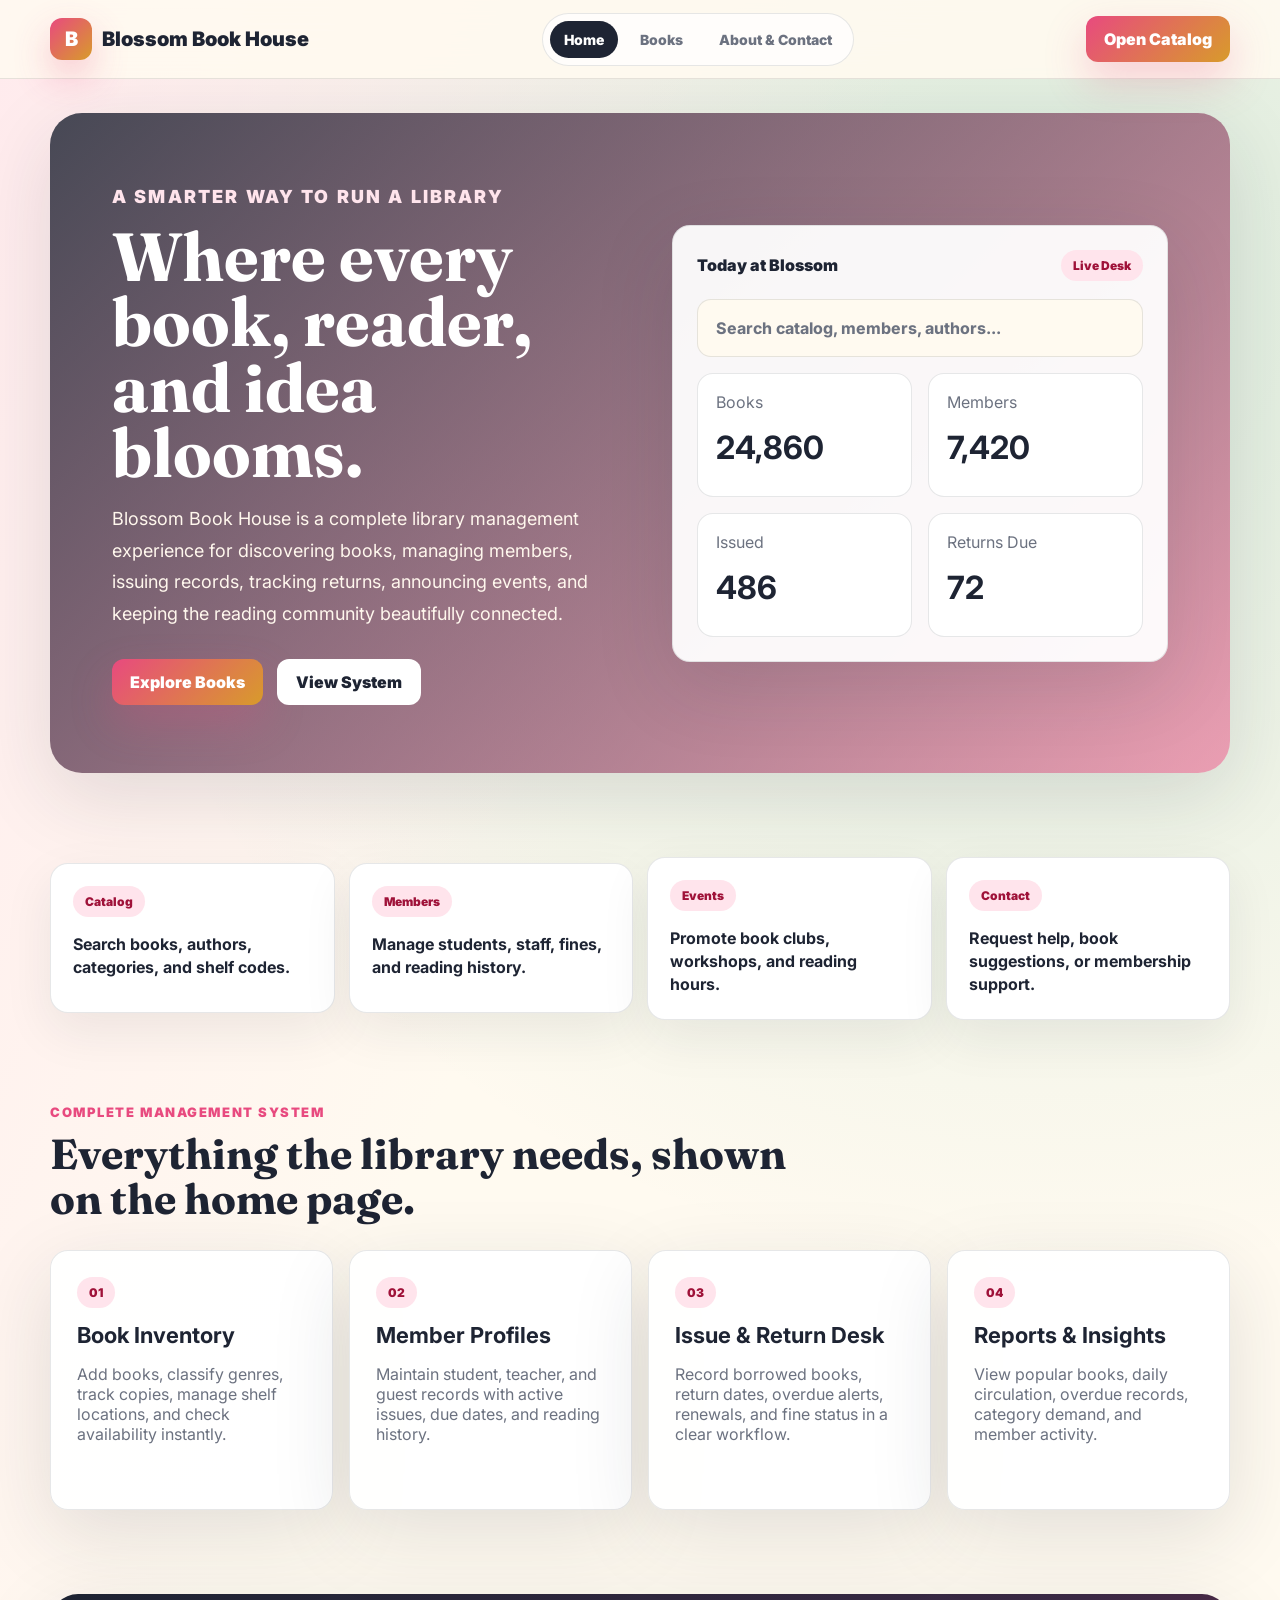
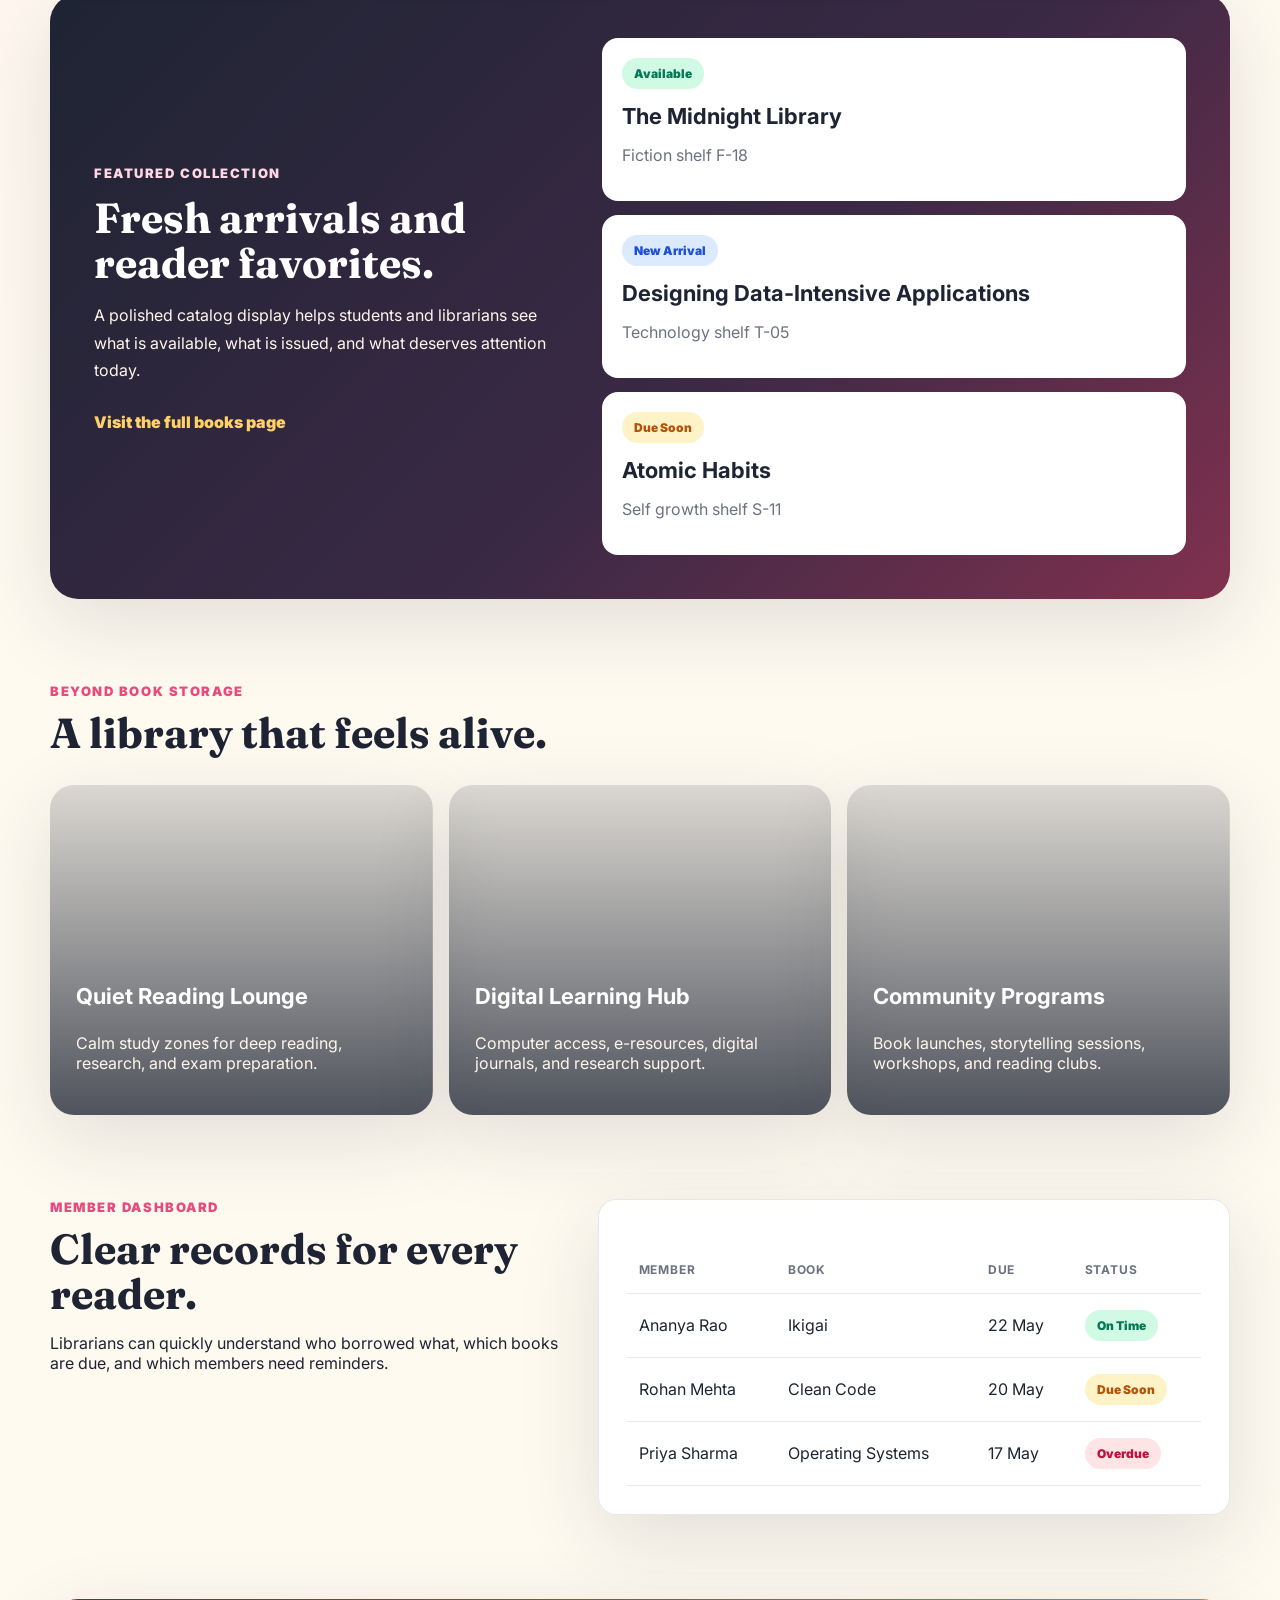
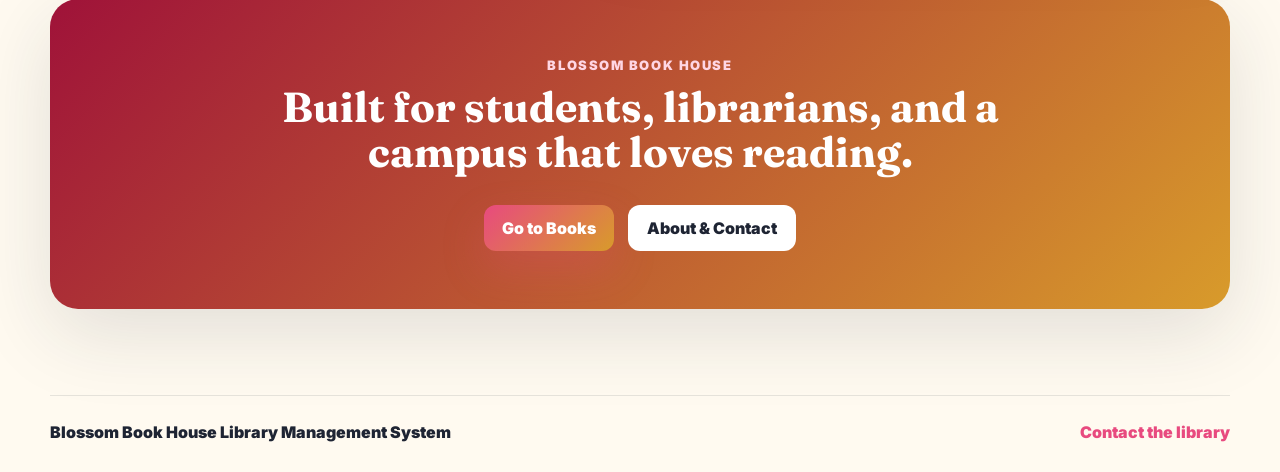
==== about-contact.html @ ddef18b4 "Added about contact page" ====
<!DOCTYPE html>
<html lang="en">
<head>
  <meta charset="UTF-8">
  <meta name="viewport" content="width=device-width, initial-scale=1.0">
  <title>Blossom Book House | Library Management System</title>
  <link rel="preconnect" href="https://fonts.googleapis.com">
  <link rel="preconnect" href="https://fonts.gstatic.com" crossorigin>
  <link href="https://fonts.googleapis.com/css2?family=Fraunces:wght@700;800;900&family=Inter:wght@400;500;600;700;800;900&display=swap" rel="stylesheet">
  <link rel="stylesheet" href="style.css">
</head>
<body>
  <header class="site-header">
    <nav class="navbar">
      <a class="brand" href="index.html">
        <span class="brand-mark">B</span>
        <span>Blossom Book House</span>
      </a>
      <div class="nav-links">
        <a class="active" href="index.html">Home</a>
        <a href="books.html">Books</a>
        <a href="about-contact.html">About & Contact</a>
      </div>
      <a class="nav-cta" href="books.html">Open Catalog</a>
    </nav>
  </header>

  <main>
    <section class="hero home-hero">
      <div class="hero-copy">
        <p class="eyebrow">A smarter way to run a library</p>
        <h1>Where every book, reader, and idea blooms.</h1>
        <p>
          Blossom Book House is a complete library management experience for
          discovering books, managing members, issuing records, tracking returns,
          announcing events, and keeping the reading community beautifully connected.
        </p>
        <div class="hero-actions">
          <a class="primary-button" href="books.html">Explore Books</a>
          <a class="secondary-button" href="#system">View System</a>
        </div>
      </div>

      <aside class="hero-console">
        <div class="console-top">
          <span>Today at Blossom</span>
          <strong>Live Desk</strong>
        </div>
        <div class="console-search">Search catalog, members, authors...</div>
        <div class="console-grid">
          <article>
            <span>Books</span>
            <strong>24,860</strong>
          </article>
          <article>
            <span>Members</span>
            <strong>7,420</strong>
          </article>
          <article>
            <span>Issued</span>
            <strong>486</strong>
          </article>
          <article>
            <span>Returns Due</span>
            <strong>72</strong>
          </article>
        </div>
      </aside>
    </section>

    <section class="section quick-strip">
      <a href="books.html">
        <span>Catalog</span>
        <strong>Search books, authors, categories, and shelf codes.</strong>
      </a>
      <a href="#members">
        <span>Members</span>
        <strong>Manage students, staff, fines, and reading history.</strong>
      </a>
      <a href="#events">
        <span>Events</span>
        <strong>Promote book clubs, workshops, and reading hours.</strong>
      </a>
      <a href="about-contact.html">
        <span>Contact</span>
        <strong>Request help, book suggestions, or membership support.</strong>
      </a>
    </section>

    <section class="section" id="system">
      <div class="section-heading">
        <p class="eyebrow">Complete management system</p>
        <h2>Everything the library needs, shown on the home page.</h2>
      </div>
      <div class="module-grid">
        <article class="module-card">
          <span>01</span>
          <h3>Book Inventory</h3>
          <p>Add books, classify genres, track copies, manage shelf locations, and check availability instantly.</p>
        </article>
        <article class="module-card">
          <span>02</span>
          <h3>Member Profiles</h3>
          <p>Maintain student, teacher, and guest records with active issues, due dates, and reading history.</p>
        </article>
        <article class="module-card">
          <span>03</span>
          <h3>Issue & Return Desk</h3>
          <p>Record borrowed books, return dates, overdue alerts, renewals, and fine status in a clear workflow.</p>
        </article>
        <article class="module-card">
          <span>04</span>
          <h3>Reports & Insights</h3>
          <p>View popular books, daily circulation, overdue records, category demand, and member activity.</p>
        </article>
      </div>
    </section>

    <section class="section showcase">
      <div class="showcase-copy">
        <p class="eyebrow">Featured collection</p>
        <h2>Fresh arrivals and reader favorites.</h2>
        <p>
          A polished catalog display helps students and librarians see what is
          available, what is issued, and what deserves attention today.
        </p>
        <a class="text-link" href="books.html">Visit the full books page</a>
      </div>
      <div class="mini-catalog">
        <article>
          <span class="tag green">Available</span>
          <h3>The Midnight Library</h3>
          <p>Fiction shelf F-18</p>
        </article>
        <article>
          <span class="tag blue">New Arrival</span>
          <h3>Designing Data-Intensive Applications</h3>
          <p>Technology shelf T-05</p>
        </article>
        <article>
          <span class="tag amber">Due Soon</span>
          <h3>Atomic Habits</h3>
          <p>Self growth shelf S-11</p>
        </article>
      </div>
    </section>

    <section class="section library-spaces" id="events">
      <div class="section-heading">
        <p class="eyebrow">Beyond book storage</p>
        <h2>A library that feels alive.</h2>
      </div>
      <div class="space-grid">
        <article class="space-card reading">
          <h3>Quiet Reading Lounge</h3>
          <p>Calm study zones for deep reading, research, and exam preparation.</p>
        </article>
        <article class="space-card digital">
          <h3>Digital Learning Hub</h3>
          <p>Computer access, e-resources, digital journals, and research support.</p>
        </article>
        <article class="space-card community">
          <h3>Community Programs</h3>
          <p>Book launches, storytelling sessions, workshops, and reading clubs.</p>
        </article>
      </div>
    </section>

    <section class="section dashboard-preview" id="members">
      <div>
        <p class="eyebrow">Member dashboard</p>
        <h2>Clear records for every reader.</h2>
        <p>
          Librarians can quickly understand who borrowed what, which books are due,
          and which members need reminders.
        </p>
      </div>
      <div class="table-card">
        <table>
          <thead>
            <tr>
              <th>Member</th>
              <th>Book</th>
              <th>Due</th>
              <th>Status</th>
            </tr>
          </thead>
          <tbody>
            <tr>
              <td>Ananya Rao</td>
              <td>Ikigai</td>
              <td>22 May</td>
              <td><span class="status green">On Time</span></td>
            </tr>
            <tr>
              <td>Rohan Mehta</td>
              <td>Clean Code</td>
              <td>20 May</td>
              <td><span class="status amber">Due Soon</span></td>
            </tr>
            <tr>
              <td>Priya Sharma</td>
              <td>Operating Systems</td>
              <td>17 May</td>
              <td><span class="status rose">Overdue</span></td>
            </tr>
          </tbody>
        </table>
      </div>
    </section>

    <section class="section final-cta">
      <p class="eyebrow">Blossom Book House</p>
      <h2>Built for students, librarians, and a campus that loves reading.</h2>
      <div class="hero-actions center-actions">
        <a class="primary-button" href="books.html">Go to Books</a>
        <a class="secondary-button" href="about-contact.html">About & Contact</a>
      </div>
    </section>
  </main>

  <footer class="footer">
    <p>Blossom Book House Library Management System</p>
    <a href="about-contact.html">Contact the library</a>
  </footer>
</body>
</html>
---- style.css ----
:root {
  --ink: #1e2433;
  --muted: #6c7280;
  --paper: #ffffff;
  --cream: #fffaf0;
  --blush: #ffe4ec;
  --leaf: #1f9d72;
  --rose: #e84a7f;
  --gold: #d89b2b;
  --blue: #3d63dd;
  --line: rgba(30, 36, 51, 0.11);
  --shadow: 0 24px 80px rgba(30, 36, 51, 0.13);
  --radius: 18px;
}

* {
  box-sizing: border-box;
}

html {
  scroll-behavior: smooth;
}

body {
  margin: 0;
  font-family: "Inter", Arial, sans-serif;
  color: var(--ink);
  background:
    linear-gradient(115deg, rgba(255, 228, 236, 0.7), transparent 32%),
    radial-gradient(circle at 82% 8%, rgba(31, 157, 114, 0.16), transparent 28%),
    var(--cream);
}

a {
  color: inherit;
  text-decoration: none;
}

.site-header {
  position: sticky;
  top: 0;
  z-index: 30;
  background: rgba(255, 250, 240, 0.9);
  border-bottom: 1px solid var(--line);
  backdrop-filter: blur(18px);
}

.navbar,
.hero,
.section,
.page-hero,
.footer {
  width: min(1180px, calc(100% - 40px));
  margin-inline: auto;
}

.navbar {
  min-height: 78px;
  display: flex;
  align-items: center;
  justify-content: space-between;
  gap: 22px;
}

.brand,
.nav-links,
.hero-actions,
.quick-strip,
.book-footer,
.footer,
.console-top,
.catalog-toolbar,
.catalog-stats {
  display: flex;
  align-items: center;
}

.brand {
  gap: 10px;
  font-weight: 900;
  font-size: 20px;
}

.brand-mark {
  width: 42px;
  height: 42px;
  display: grid;
  place-items: center;
  border-radius: 12px;
  color: white;
  background: linear-gradient(135deg, var(--rose), var(--gold));
  box-shadow: 0 16px 36px rgba(232, 74, 127, 0.3);
}

.nav-links {
  gap: 8px;
  padding: 7px;
  border: 1px solid var(--line);
  border-radius: 999px;
  background: rgba(255, 255, 255, 0.74);
}

.nav-links a {
  padding: 10px 14px;
  border-radius: 999px;
  color: var(--muted);
  font-size: 14px;
  font-weight: 850;
}

.nav-links a:hover,
.nav-links .active {
  color: white;
  background: var(--ink);
}

.nav-cta,
.primary-button,
.secondary-button,
button {
  min-height: 46px;
  display: inline-flex;
  align-items: center;
  justify-content: center;
  border-radius: 12px;
  padding: 0 18px;
  font: inherit;
  font-weight: 900;
  cursor: pointer;
}

.nav-cta,
.primary-button,
button {
  color: white;
  border: 0;
  background: linear-gradient(135deg, var(--rose), var(--gold));
  box-shadow: 0 18px 42px rgba(232, 74, 127, 0.25);
}

.secondary-button {
  color: var(--ink);
  background: white;
  border: 1px solid rgba(255, 255, 255, 0.52);
}

.hero {
  min-height: 660px;
  margin-top: 34px;
  padding: 62px;
  display: grid;
  grid-template-columns: 1.02fr 0.98fr;
  align-items: center;
  gap: 44px;
  border-radius: 32px;
  overflow: hidden;
  color: white;
  background:
    linear-gradient(135deg, rgba(30, 36, 51, 0.82), rgba(232, 74, 127, 0.5)),
    url("https://images.unsplash.com/photo-1524995997946-a1c2e315a42f?auto=format&fit=crop&w=1700&q=85");
  background-position: center;
  background-size: cover;
  box-shadow: var(--shadow);
}

.page-hero {
  margin-top: 34px;
  padding: 76px 62px;
  border-radius: 32px;
  overflow: hidden;
  color: white;
  background:
    linear-gradient(135deg, rgba(30, 36, 51, 0.88), rgba(31, 157, 114, 0.58)),
    url("https://images.unsplash.com/photo-1507842217343-583bb7270b66?auto=format&fit=crop&w=1700&q=85");
  background-position: center;
  background-size: cover;
  box-shadow: var(--shadow);
}

.books-hero {
  background:
    linear-gradient(135deg, rgba(30, 36, 51, 0.88), rgba(61, 99, 221, 0.58)),
    url("https://images.unsplash.com/photo-1481627834876-b7833e8f5570?auto=format&fit=crop&w=1700&q=85");
  background-position: center;
  background-size: cover;
}

.about-hero {
  background:
    linear-gradient(135deg, rgba(30, 36, 51, 0.88), rgba(216, 155, 43, 0.58)),
    url("https://images.unsplash.com/photo-1526243741027-444d633d7365?auto=format&fit=crop&w=1700&q=85");
  background-position: center;
  background-size: cover;
}

.hero-copy {
  max-width: 720px;
}

.eyebrow {
  margin: 0 0 12px;
  color: var(--rose);
  font-size: 13px;
  font-weight: 900;
  letter-spacing: 0.12em;
  text-transform: uppercase;
}

.hero .eyebrow,
.page-hero .eyebrow {
  color: #ffe4ec;
}

h1,
h2,
h3,
p {
  letter-spacing: 0;
}

h1,
h2 {
  font-family: "Fraunces", Georgia, serif;
}

h1 {
  max-width: 850px;
  margin: 0;
  font-size: 68px;
  line-height: 0.96;
}

h2 {
  margin: 0;
  font-size: 42px;
  line-height: 1.08;
}

h3 {
  margin: 14px 0 8px;
  font-size: 22px;
}

.hero p,
.page-hero p {
  max-width: 760px;
  color: #fff7ed;
  font-size: 18px;
  line-height: 1.75;
}

.hero-actions {
  gap: 14px;
  flex-wrap: wrap;
  margin-top: 30px;
}

.hero-console,
.module-card,
.book-card,
.table-card,
.action-form,
.story-card,
.values-grid article {
  border: 1px solid var(--line);
  border-radius: var(--radius);
  background: rgba(255, 255, 255, 0.94);
  box-shadow: var(--shadow);
}

.hero-console {
  padding: 24px;
  color: var(--ink);
}

.console-top {
  justify-content: space-between;
  font-weight: 900;
}

.console-top strong,
.tag,
.status {
  display: inline-flex;
  border-radius: 999px;
  padding: 8px 12px;
  font-size: 12px;
  font-weight: 900;
}

.console-top strong {
  color: #9f1239;
  background: #ffe4ec;
}

.console-search,
.search-panel {
  margin-top: 18px;
  padding: 18px;
  border: 1px solid var(--line);
  border-radius: 14px;
  color: var(--muted);
  background: #fffaf0;
  font-weight: 750;
}

.console-grid,
.module-grid,
.book-grid,
.space-grid,
.values-grid,
.catalog-stats {
  display: grid;
  gap: 16px;
}

.console-grid {
  grid-template-columns: repeat(2, 1fr);
  margin-top: 16px;
}

.console-grid article,
.catalog-stats article {
  min-height: 124px;
  padding: 18px;
  border: 1px solid var(--line);
  border-radius: 16px;
  background: #ffffff;
}

.console-grid span,
.catalog-stats span,
.module-card p,
.mini-catalog p,
.book-card p,
.space-card p,
.about-story p,
.values-grid p,
.contact-info p {
  color: var(--muted);
}

.console-grid strong,
.catalog-stats strong {
  display: block;
  margin-top: 16px;
  font-size: 32px;
}

.section {
  margin-top: 84px;
}

.section-heading {
  max-width: 780px;
  margin-bottom: 28px;
}

.quick-strip {
  display: grid;
  grid-template-columns: repeat(4, 1fr);
  gap: 14px;
}

.quick-strip a {
  min-height: 150px;
  padding: 22px;
  border: 1px solid var(--line);
  border-radius: var(--radius);
  background: white;
  box-shadow: 0 18px 50px rgba(30, 36, 51, 0.08);
}

.quick-strip span,
.book-code,
.module-card span,
.values-grid span {
  display: inline-flex;
  width: fit-content;
  border-radius: 999px;
  padding: 8px 12px;
  color: #9f1239;
  background: #ffe4ec;
  font-size: 12px;
  font-weight: 900;
}

.quick-strip strong {
  display: block;
  margin-top: 16px;
  line-height: 1.45;
}

.module-grid {
  grid-template-columns: repeat(4, 1fr);
}

.module-card,
.book-card,
.values-grid article {
  min-height: 260px;
  padding: 26px;
  transition: transform 0.2s ease, box-shadow 0.2s ease;
}

.module-card:hover,
.book-card:hover,
.values-grid article:hover {
  transform: translateY(-6px);
  box-shadow: 0 30px 90px rgba(30, 36, 51, 0.17);
}

.showcase,
.dashboard-preview,
.book-management,
.about-story,
.contact-layout {
  display: grid;
  grid-template-columns: 0.9fr 1.1fr;
  align-items: start;
  gap: 30px;
}

.showcase {
  align-items: center;
  padding: 44px;
  border-radius: 28px;
  color: white;
  background: linear-gradient(135deg, var(--ink), #3b2945 58%, #80314f);
  box-shadow: var(--shadow);
}

.showcase .eyebrow,
.final-cta .eyebrow {
  color: #ffd6e4;
}

.showcase-copy p {
  color: #fff7ed;
  line-height: 1.7;
}

.text-link {
  display: inline-flex;
  margin-top: 12px;
  color: #ffd166;
  font-weight: 900;
}

.mini-catalog {
  display: grid;
  gap: 14px;
}

.mini-catalog article {
  padding: 20px;
  border-radius: 16px;
  color: var(--ink);
  background: white;
}

.green {
  color: #047857;
  background: #d1fae5;
}

.blue {
  color: #1d4ed8;
  background: #dbeafe;
}

.amber {
  color: #b45309;
  background: #fef3c7;
}

.rose {
  color: #be123c;
  background: #ffe4e6;
}

.space-grid {
  grid-template-columns: repeat(3, 1fr);
}

.space-card {
  min-height: 330px;
  display: flex;
  flex-direction: column;
  justify-content: flex-end;
  padding: 26px;
  border-radius: 24px;
  overflow: hidden;
  color: white;
  background-position: center;
  background-size: cover;
  box-shadow: var(--shadow);
}

.space-card p {
  color: #fff7ed;
}

.reading {
  background-image: linear-gradient(rgba(30, 36, 51, 0.16), rgba(30, 36, 51, 0.78)), url("https://images.unsplash.com/photo-1513475382585-d06e58bcb0e0?auto=format&fit=crop&w=900&q=80");
}

.digital {
  background-image: linear-gradient(rgba(30, 36, 51, 0.16), rgba(30, 36, 51, 0.78)), url("https://images.unsplash.com/photo-1497366754035-f200968a6e72?auto=format&fit=crop&w=900&q=80");
}

.community {
  background-image: linear-gradient(rgba(30, 36, 51, 0.16), rgba(30, 36, 51, 0.78)), url("https://images.unsplash.com/photo-1519389950473-47ba0277781c?auto=format&fit=crop&w=900&q=80");
}

.table-card,
.action-form,
.story-card {
  padding: 28px;
}

table {
  width: 100%;
  border-collapse: collapse;
  margin-top: 18px;
}

th,
td {
  padding: 16px 12px;
  text-align: left;
  border-bottom: 1px solid var(--line);
}

th {
  color: var(--muted);
  font-size: 12px;
  letter-spacing: 0.08em;
  text-transform: uppercase;
}

.final-cta {
  padding: 58px;
  border-radius: 28px;
  text-align: center;
  color: white;
  background: linear-gradient(135deg, #9f1239, #d89b2b);
  box-shadow: var(--shadow);
}

.final-cta h2 {
  max-width: 840px;
  margin: 0 auto;
}

.center-actions {
  justify-content: center;
}

.catalog-toolbar {
  justify-content: space-between;
  gap: 22px;
}

.search-panel {
  flex: 1;
  margin-top: 0;
  background: white;
}

.search-panel span {
  display: block;
  color: var(--rose);
  font-size: 13px;
  font-weight: 900;
  text-transform: uppercase;
  letter-spacing: 0.1em;
}

.search-panel strong {
  display: block;
  margin-top: 8px;
  font-size: 18px;
}

.catalog-stats {
  grid-template-columns: repeat(3, 1fr);
}

.book-grid {
  grid-template-columns: repeat(4, 1fr);
}

.book-card {
  background:
    linear-gradient(180deg, rgba(255, 228, 236, 0.55), transparent 46%),
    white;
}

.book-footer {
  justify-content: space-between;
  gap: 12px;
  margin-top: 42px;
  padding-top: 18px;
  border-top: 1px solid var(--line);
}

.book-footer span {
  color: var(--muted);
}

.action-form {
  display: grid;
  gap: 16px;
  background: white;
}

label {
  display: grid;
  gap: 8px;
  font-size: 14px;
  font-weight: 850;
}

input,
textarea {
  width: 100%;
  border: 1px solid var(--line);
  border-radius: 12px;
  padding: 14px;
  color: var(--ink);
  background: #fffaf0;
  font: inherit;
}

textarea {
  min-height: 130px;
  resize: vertical;
}

.about-story {
  align-items: center;
}

.story-card ul {
  margin: 16px 0 0;
  padding-left: 20px;
  color: var(--muted);
  line-height: 1.9;
}

.values-grid {
  grid-template-columns: repeat(3, 1fr);
}

.contact-layout {
  grid-template-columns: 1fr 0.9fr;
}

.contact-list {
  display: grid;
  gap: 12px;
  margin-top: 24px;
}

.contact-list span {
  padding: 16px;
  border: 1px solid var(--line);
  border-radius: 14px;
  background: white;
  font-weight: 800;
}

.footer {
  margin-top: 86px;
  margin-bottom: 30px;
  padding-top: 26px;
  justify-content: space-between;
  gap: 20px;
  color: var(--muted);
  border-top: 1px solid var(--line);
}

.footer p {
  margin: 0;
  color: var(--ink);
  font-weight: 900;
}

.footer a {
  color: var(--rose);
  font-weight: 900;
}

@media (max-width: 1040px) {
  .navbar {
    align-items: flex-start;
    flex-direction: column;
    padding: 18px 0;
  }

  .nav-links {
    width: 100%;
    justify-content: center;
    flex-wrap: wrap;
    border-radius: 16px;
  }

  .nav-cta {
    width: 100%;
  }

  .hero,
  .showcase,
  .dashboard-preview,
  .book-management,
  .about-story,
  .contact-layout,
  .catalog-toolbar {
    grid-template-columns: 1fr;
  }

  .module-grid,
  .book-grid,
  .quick-strip,
  .space-grid,
  .values-grid {
    grid-template-columns: repeat(2, 1fr);
  }

  .catalog-stats {
    width: 100%;
  }

  h1 {
    font-size: 50px;
  }
}

@media (max-width: 680px) {
  .navbar,
  .hero,
  .page-hero,
  .section,
  .footer {
    width: min(100% - 28px, 1180px);
  }

  .hero,
  .page-hero {
    min-height: auto;
    padding: 34px 24px;
    border-radius: 22px;
  }

  h1 {
    font-size: 38px;
  }

  h2 {
    font-size: 30px;
  }

  .hero p,
  .page-hero p {
    font-size: 16px;
  }

  .hero-actions,
  .footer {
    align-items: stretch;
    flex-direction: column;
  }

  .primary-button,
  .secondary-button {
    width: 100%;
  }

  .console-grid,
  .module-grid,
  .book-grid,
  .quick-strip,
  .space-grid,
  .values-grid,
  .catalog-stats {
    grid-template-columns: 1fr;
  }

  .section {
    margin-top: 56px;
  }

  .showcase,
  .final-cta,
  .table-card,
  .action-form,
  .story-card,
  .values-grid article {
    padding: 24px;
  }

  .table-card {
    overflow-x: auto;
  }

  table {
    min-width: 620px;
  }
}
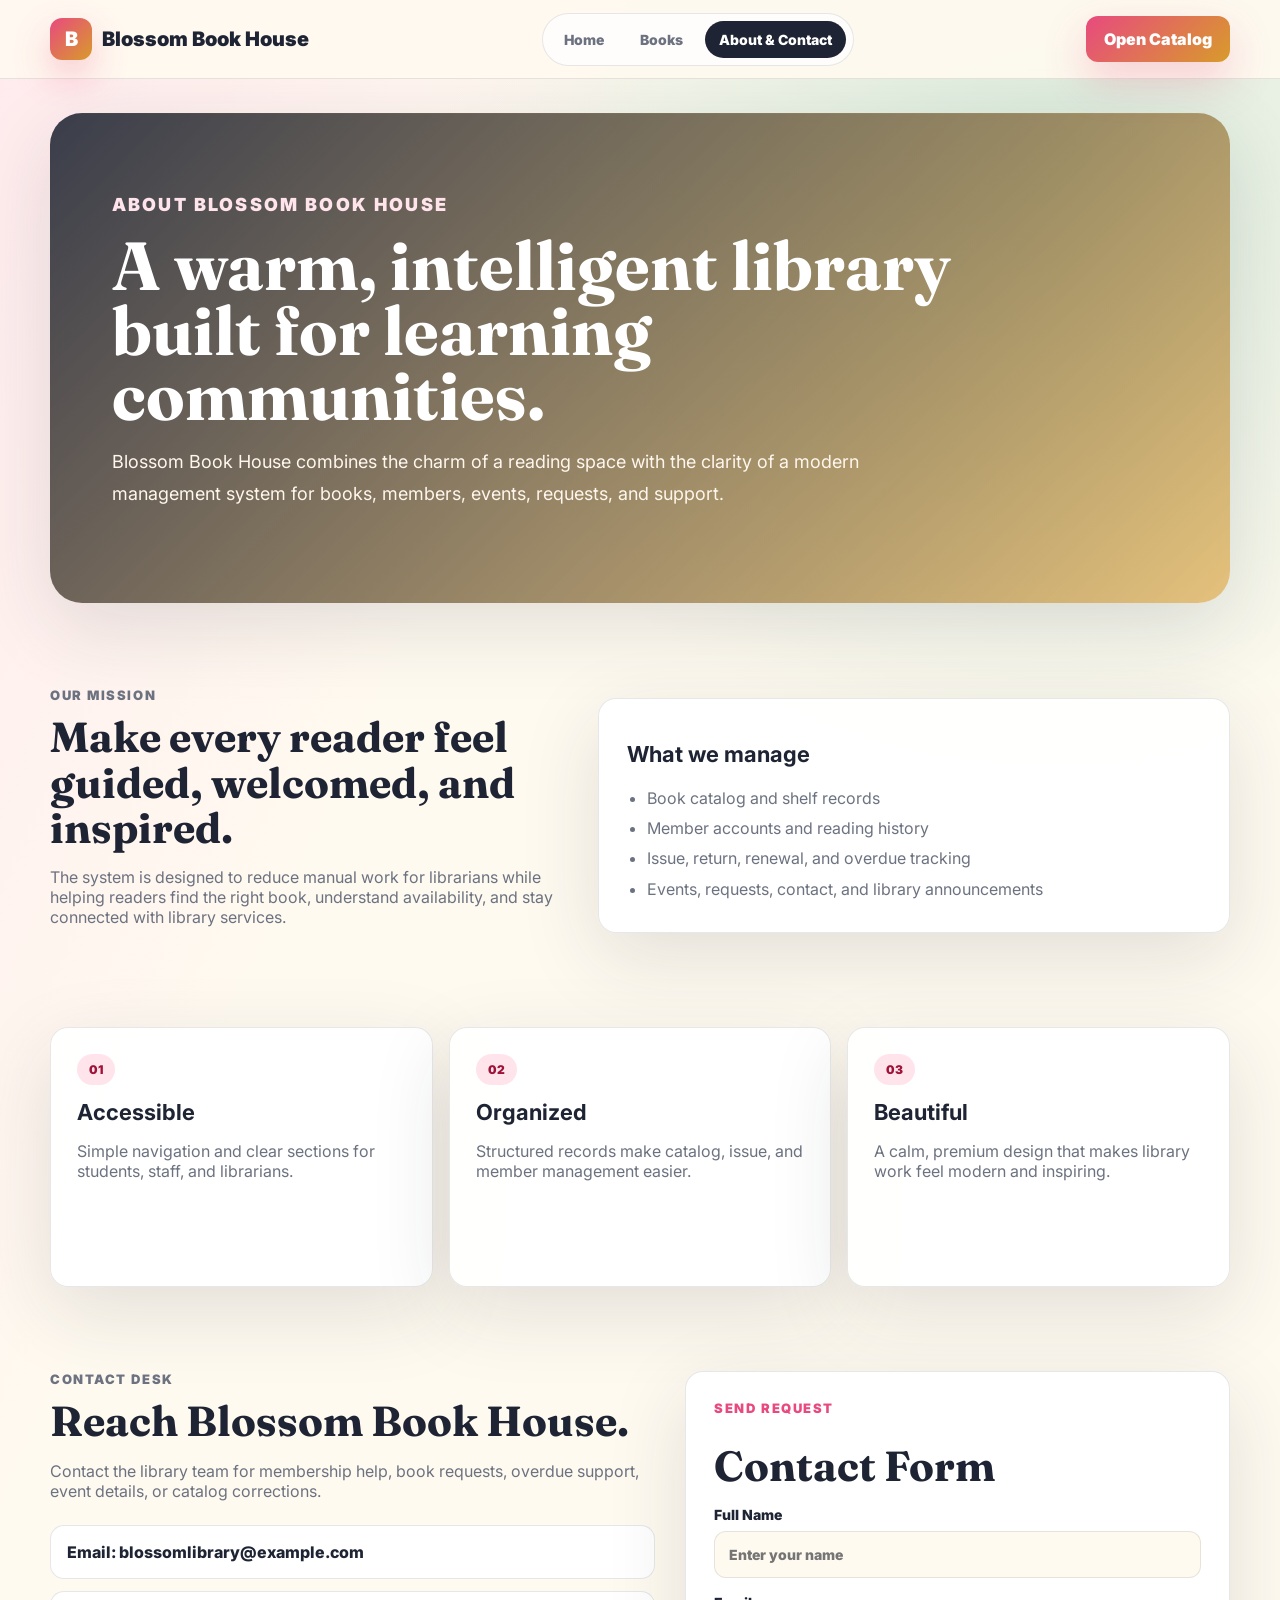
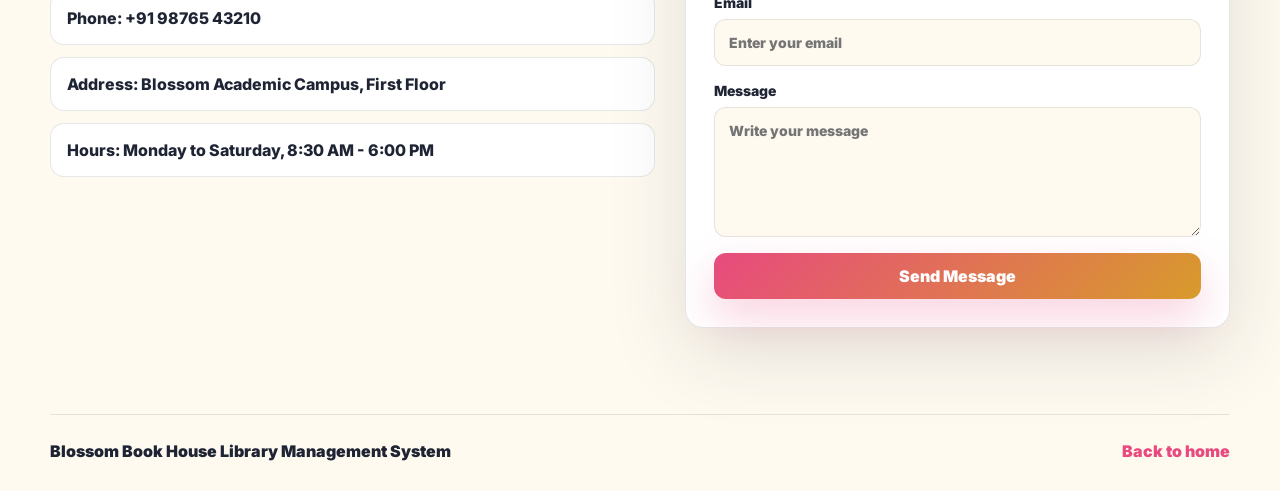
==== commit 97f888cb: "Add files via upload" ====
--- a/about-contact.html
+++ b/about-contact.html
@@ -3,7 +3,7 @@
 <head>
   <meta charset="UTF-8">
   <meta name="viewport" content="width=device-width, initial-scale=1.0">
-  <title>Blossom Book House | Library Management System</title>
+  <title>About & Contact | Blossom Book House</title>
   <link rel="preconnect" href="https://fonts.googleapis.com">
   <link rel="preconnect" href="https://fonts.gstatic.com" crossorigin>
   <link href="https://fonts.googleapis.com/css2?family=Fraunces:wght@700;800;900&family=Inter:wght@400;500;600;700;800;900&display=swap" rel="stylesheet">
@@ -17,211 +17,102 @@
         <span>Blossom Book House</span>
       </a>
       <div class="nav-links">
-        <a class="active" href="index.html">Home</a>
+        <a href="index.html">Home</a>
         <a href="books.html">Books</a>
-        <a href="about-contact.html">About & Contact</a>
+        <a class="active" href="about-contact.html">About & Contact</a>
       </div>
       <a class="nav-cta" href="books.html">Open Catalog</a>
     </nav>
   </header>
 
   <main>
-    <section class="hero home-hero">
-      <div class="hero-copy">
-        <p class="eyebrow">A smarter way to run a library</p>
-        <h1>Where every book, reader, and idea blooms.</h1>
+    <section class="page-hero about-hero">
+      <p class="eyebrow">About Blossom Book House</p>
+      <h1>A warm, intelligent library built for learning communities.</h1>
+      <p>
+        Blossom Book House combines the charm of a reading space with the clarity
+        of a modern management system for books, members, events, requests, and support.
+      </p>
+    </section>
+
+    <section class="section about-story">
+      <article>
+        <p class="eyebrow">Our mission</p>
+        <h2>Make every reader feel guided, welcomed, and inspired.</h2>
         <p>
-          Blossom Book House is a complete library management experience for
-          discovering books, managing members, issuing records, tracking returns,
-          announcing events, and keeping the reading community beautifully connected.
+          The system is designed to reduce manual work for librarians while helping
+          readers find the right book, understand availability, and stay connected
+          with library services.
         </p>
-        <div class="hero-actions">
-          <a class="primary-button" href="books.html">Explore Books</a>
-          <a class="secondary-button" href="#system">View System</a>
+      </article>
+      <article class="story-card">
+        <h3>What we manage</h3>
+        <ul>
+          <li>Book catalog and shelf records</li>
+          <li>Member accounts and reading history</li>
+          <li>Issue, return, renewal, and overdue tracking</li>
+          <li>Events, requests, contact, and library announcements</li>
+        </ul>
+      </article>
+    </section>
+
+    <section class="section values-grid">
+      <article>
+        <span>01</span>
+        <h3>Accessible</h3>
+        <p>Simple navigation and clear sections for students, staff, and librarians.</p>
+      </article>
+      <article>
+        <span>02</span>
+        <h3>Organized</h3>
+        <p>Structured records make catalog, issue, and member management easier.</p>
+      </article>
+      <article>
+        <span>03</span>
+        <h3>Beautiful</h3>
+        <p>A calm, premium design that makes library work feel modern and inspiring.</p>
+      </article>
+    </section>
+
+    <section class="section contact-layout">
+      <div class="contact-info">
+        <p class="eyebrow">Contact desk</p>
+        <h2>Reach Blossom Book House.</h2>
+        <p>
+          Contact the library team for membership help, book requests, overdue support,
+          event details, or catalog corrections.
+        </p>
+        <div class="contact-list">
+          <span>Email: blossomlibrary@example.com</span>
+          <span>Phone: +91 98765 43210</span>
+          <span>Address: Blossom Academic Campus, First Floor</span>
+          <span>Hours: Monday to Saturday, 8:30 AM - 6:00 PM</span>
         </div>
       </div>
 
-      <aside class="hero-console">
-        <div class="console-top">
-          <span>Today at Blossom</span>
-          <strong>Live Desk</strong>
-        </div>
-        <div class="console-search">Search catalog, members, authors...</div>
-        <div class="console-grid">
-          <article>
-            <span>Books</span>
-            <strong>24,860</strong>
-          </article>
-          <article>
-            <span>Members</span>
-            <strong>7,420</strong>
-          </article>
-          <article>
-            <span>Issued</span>
-            <strong>486</strong>
-          </article>
-          <article>
-            <span>Returns Due</span>
-            <strong>72</strong>
-          </article>
-        </div>
-      </aside>
-    </section>
-
-    <section class="section quick-strip">
-      <a href="books.html">
-        <span>Catalog</span>
-        <strong>Search books, authors, categories, and shelf codes.</strong>
-      </a>
-      <a href="#members">
-        <span>Members</span>
-        <strong>Manage students, staff, fines, and reading history.</strong>
-      </a>
-      <a href="#events">
-        <span>Events</span>
-        <strong>Promote book clubs, workshops, and reading hours.</strong>
-      </a>
-      <a href="about-contact.html">
-        <span>Contact</span>
-        <strong>Request help, book suggestions, or membership support.</strong>
-      </a>
-    </section>
-
-    <section class="section" id="system">
-      <div class="section-heading">
-        <p class="eyebrow">Complete management system</p>
-        <h2>Everything the library needs, shown on the home page.</h2>
-      </div>
-      <div class="module-grid">
-        <article class="module-card">
-          <span>01</span>
-          <h3>Book Inventory</h3>
-          <p>Add books, classify genres, track copies, manage shelf locations, and check availability instantly.</p>
-        </article>
-        <article class="module-card">
-          <span>02</span>
-          <h3>Member Profiles</h3>
-          <p>Maintain student, teacher, and guest records with active issues, due dates, and reading history.</p>
-        </article>
-        <article class="module-card">
-          <span>03</span>
-          <h3>Issue & Return Desk</h3>
-          <p>Record borrowed books, return dates, overdue alerts, renewals, and fine status in a clear workflow.</p>
-        </article>
-        <article class="module-card">
-          <span>04</span>
-          <h3>Reports & Insights</h3>
-          <p>View popular books, daily circulation, overdue records, category demand, and member activity.</p>
-        </article>
-      </div>
-    </section>
-
-    <section class="section showcase">
-      <div class="showcase-copy">
-        <p class="eyebrow">Featured collection</p>
-        <h2>Fresh arrivals and reader favorites.</h2>
-        <p>
-          A polished catalog display helps students and librarians see what is
-          available, what is issued, and what deserves attention today.
-        </p>
-        <a class="text-link" href="books.html">Visit the full books page</a>
-      </div>
-      <div class="mini-catalog">
-        <article>
-          <span class="tag green">Available</span>
-          <h3>The Midnight Library</h3>
-          <p>Fiction shelf F-18</p>
-        </article>
-        <article>
-          <span class="tag blue">New Arrival</span>
-          <h3>Designing Data-Intensive Applications</h3>
-          <p>Technology shelf T-05</p>
-        </article>
-        <article>
-          <span class="tag amber">Due Soon</span>
-          <h3>Atomic Habits</h3>
-          <p>Self growth shelf S-11</p>
-        </article>
-      </div>
-    </section>
-
-    <section class="section library-spaces" id="events">
-      <div class="section-heading">
-        <p class="eyebrow">Beyond book storage</p>
-        <h2>A library that feels alive.</h2>
-      </div>
-      <div class="space-grid">
-        <article class="space-card reading">
-          <h3>Quiet Reading Lounge</h3>
-          <p>Calm study zones for deep reading, research, and exam preparation.</p>
-        </article>
-        <article class="space-card digital">
-          <h3>Digital Learning Hub</h3>
-          <p>Computer access, e-resources, digital journals, and research support.</p>
-        </article>
-        <article class="space-card community">
-          <h3>Community Programs</h3>
-          <p>Book launches, storytelling sessions, workshops, and reading clubs.</p>
-        </article>
-      </div>
-    </section>
-
-    <section class="section dashboard-preview" id="members">
-      <div>
-        <p class="eyebrow">Member dashboard</p>
-        <h2>Clear records for every reader.</h2>
-        <p>
-          Librarians can quickly understand who borrowed what, which books are due,
-          and which members need reminders.
-        </p>
-      </div>
-      <div class="table-card">
-        <table>
-          <thead>
-            <tr>
-              <th>Member</th>
-              <th>Book</th>
-              <th>Due</th>
-              <th>Status</th>
-            </tr>
-          </thead>
-          <tbody>
-            <tr>
-              <td>Ananya Rao</td>
-              <td>Ikigai</td>
-              <td>22 May</td>
-              <td><span class="status green">On Time</span></td>
-            </tr>
-            <tr>
-              <td>Rohan Mehta</td>
-              <td>Clean Code</td>
-              <td>20 May</td>
-              <td><span class="status amber">Due Soon</span></td>
-            </tr>
-            <tr>
-              <td>Priya Sharma</td>
-              <td>Operating Systems</td>
-              <td>17 May</td>
-              <td><span class="status rose">Overdue</span></td>
-            </tr>
-          </tbody>
-        </table>
-      </div>
-    </section>
-
-    <section class="section final-cta">
-      <p class="eyebrow">Blossom Book House</p>
-      <h2>Built for students, librarians, and a campus that loves reading.</h2>
-      <div class="hero-actions center-actions">
-        <a class="primary-button" href="books.html">Go to Books</a>
-        <a class="secondary-button" href="about-contact.html">About & Contact</a>
-      </div>
+      <form class="action-form">
+        <p class="eyebrow">Send request</p>
+        <h2>Contact Form</h2>
+        <label>
+          Full Name
+          <input type="text" placeholder="Enter your name">
+        </label>
+        <label>
+          Email
+          <input type="email" placeholder="Enter your email">
+        </label>
+        <label>
+          Message
+          <textarea placeholder="Write your message"></textarea>
+        </label>
+        <button type="submit">Send Message</button>
+      </form>
     </section>
   </main>
 
   <footer class="footer">
     <p>Blossom Book House Library Management System</p>
-    <a href="about-contact.html">Contact the library</a>
+    <a href="index.html">Back to home</a>
   </footer>
 </body>
-</html>+</html>
